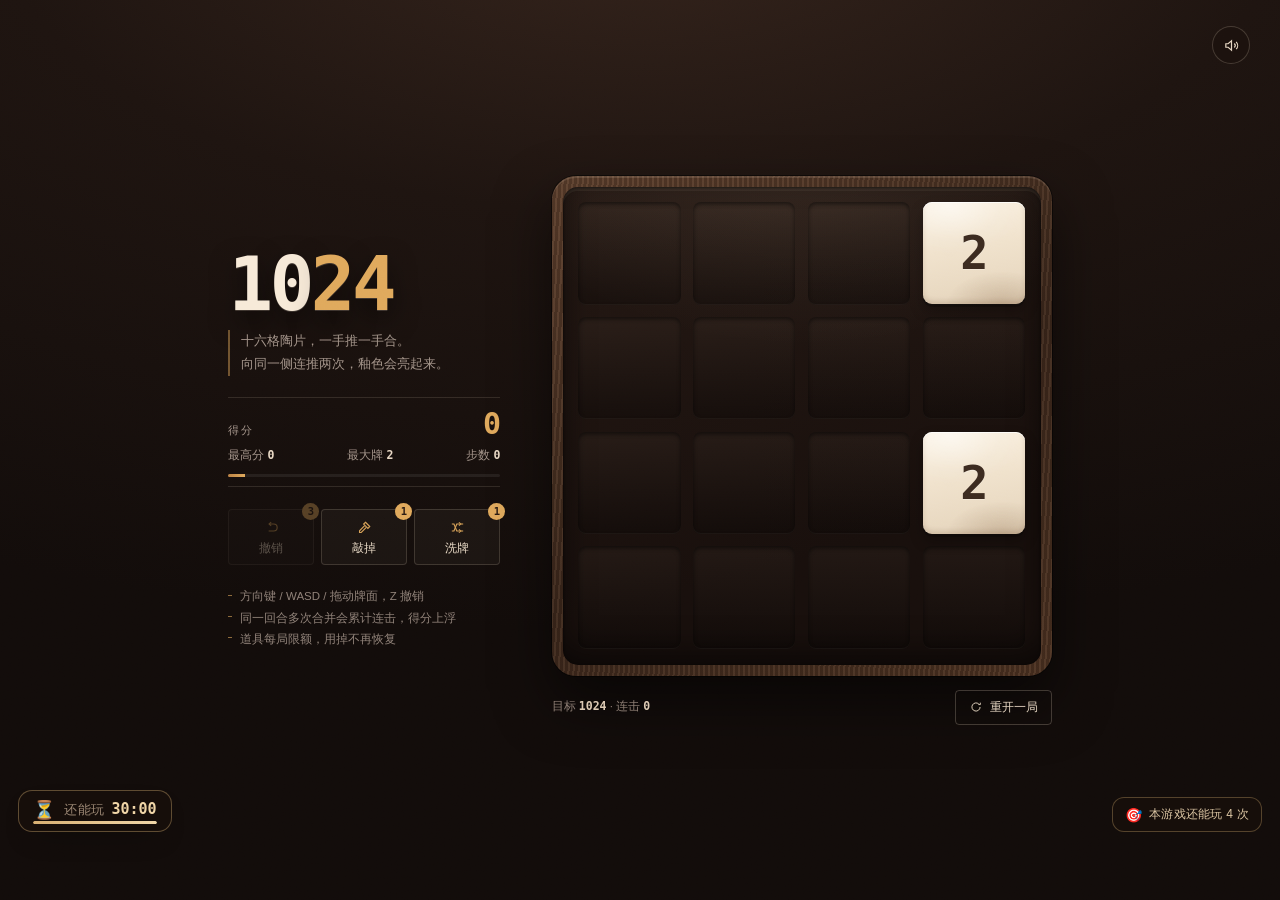
==== 1024/1024.html @ 2a926e54 "feat: 钢铁防线支持四排布防（投放位 3→4）并上调重甲兵/加特林伤害；补齐英语、赛车、1024 等游戏与 doc 文档、封面" ====
<!DOCTYPE html>
<html lang="zh-CN">
<head>
<meta charset="utf-8">
<meta name="viewport" content="width=device-width, initial-scale=1">
<title>1024 · 陶片牌局</title>
<link rel="icon" href="data:image/svg+xml,%3Csvg xmlns='http://www.w3.org/2000/svg' viewBox='0 0 32 32'%3E%3Crect width='32' height='32' rx='7' fill='%23241a15'/%3E%3Crect x='5' y='5' width='22' height='22' rx='5' fill='%23e7bd6f'/%3E%3Ctext x='16' y='22' font-family='monospace' font-size='13' font-weight='bold' fill='%233b2a21' text-anchor='middle'%3E1024%3C/text%3E%3C/svg%3E">
<style>
/* ===== 基础 ===== */
*{box-sizing:border-box}
:root{
  --ink:#f2e5d3;
  --ink-dim:#a3948a;
  --gold:#e0a95c;
  --line:rgba(240,222,198,.13);
  --tile-ink:#3c2b20;
  --board-size:min(62vh,500px);
  --num:ui-monospace,"SF Mono",Menlo,Consolas,"PingFang SC",monospace;
  --sans:"PingFang SC","Helvetica Neue","Microsoft YaHei",Arial,sans-serif;
}
html,body{margin:0;padding:0}
body{
  min-height:100vh;
  background:
    radial-gradient(120% 80% at 50% -10%, #35241c 0%, #1e1410 42%, #120c0a 100%);
  color:var(--ink);
  font-family:var(--sans);
  -webkit-font-smoothing:antialiased;
  overflow-x:hidden;
}
/* 印刷颗粒 */
body::after{
  content:"";position:fixed;inset:0;z-index:9;pointer-events:none;opacity:.06;mix-blend-mode:overlay;
  background-image:url("data:image/svg+xml,%3Csvg xmlns='http://www.w3.org/2000/svg' width='180' height='180'%3E%3Cfilter id='n'%3E%3CfeTurbulence type='fractalNoise' baseFrequency='.85' numOctaves='3' stitchTiles='stitch'/%3E%3C/filter%3E%3Crect width='180' height='180' filter='url(%23n)'/%3E%3C/svg%3E");
}
.shell{
  position:relative;z-index:2;
  min-height:100vh;
  display:flex;align-items:center;justify-content:center;
  gap:clamp(26px,4vw,64px);
  padding:clamp(22px,4vh,54px) clamp(18px,4vw,56px);
}
/* ===== 左栏 ===== */
.rail{width:clamp(210px,22vw,272px);display:flex;flex-direction:column;gap:clamp(16px,2.4vh,26px);flex:0 0 auto}
.brand-mark{
  font-family:var(--num);font-weight:800;font-size:clamp(46px,6.4vw,74px);
  line-height:.92;letter-spacing:-.045em;
  font-variation-settings:"wdth" 92;
  color:#f7ead8;
  text-shadow:0 1px 0 rgba(255,236,214,.18), 0 10px 26px rgba(0,0,0,.5);
}
.brand-mark em{font-style:normal;color:var(--gold)}
.brand-sub{
  margin:12px 0 0;font-size:13px;line-height:1.75;color:var(--ink-dim);
  max-width:24em;
  border-left:2px solid rgba(224,169,92,.45);padding-left:11px;
}
.stats{border-top:1px solid var(--line);border-bottom:1px solid var(--line);padding:11px 0 9px;display:flex;flex-direction:column;gap:9px}
.stat-main{display:flex;align-items:baseline;justify-content:space-between;gap:10px}
.stat-main .label{font-size:11px;letter-spacing:.18em;color:var(--ink-dim)}
.stat-main .val{
  font-family:var(--num);font-weight:700;font-size:30px;line-height:1;
  color:var(--gold);font-variant-numeric:tabular-nums;letter-spacing:-.02em;
  transition:color .2s;
}
.stat-row{display:flex;justify-content:space-between;gap:8px;font-size:11.5px;color:var(--ink-dim)}
.stat-row b{font-family:var(--num);color:#e8d8c4;font-variant-numeric:tabular-nums;font-weight:600}
.progress{height:3px;background:rgba(255,255,255,.07);border-radius:2px;overflow:hidden;margin-top:2px}
.progress i{display:block;height:100%;width:5%;background:linear-gradient(90deg,#b47a3f,var(--gold));transition:width .5s cubic-bezier(.22,1,.36,1)}

.powers{display:grid;grid-template-columns:1fr 1fr 1fr;gap:7px}
.power{
  appearance:none;cursor:pointer;position:relative;
  display:flex;flex-direction:column;align-items:center;gap:5px;
  padding:9px 4px 8px;
  background:rgba(255,238,216,.035);
  border:1px solid rgba(240,222,198,.16);
  border-radius:4px;
  color:#e9dac6;font-family:var(--sans);font-size:11.5px;
  transition:background .16s,border-color .16s,transform .12s,opacity .2s;
}
.power svg{width:17px;height:17px;stroke:var(--gold);stroke-width:1.6;fill:none;opacity:.95}
.power:hover:not(:disabled){background:rgba(224,169,92,.12);border-color:rgba(224,169,92,.5)}
.power:active:not(:disabled){transform:translateY(1px) scale(.985)}
.power:disabled{opacity:.32;cursor:default}
.power .cnt{
  position:absolute;top:-7px;right:-6px;
  min-width:17px;height:17px;padding:0 4px;
  display:grid;place-items:center;
  font-family:var(--num);font-size:10.5px;font-weight:700;
  color:#2a1c14;background:var(--gold);border-radius:9px;
}
.power.on{background:rgba(224,169,92,.22);border-color:var(--gold);box-shadow:inset 0 0 0 1px rgba(224,169,92,.5)}
.tips{font-size:11.5px;line-height:1.85;color:#8f8178;margin:0;padding:0;list-style:none}
.tips li{position:relative;padding-left:12px}
.tips li::before{content:"";position:absolute;left:0;top:.72em;width:4px;height:1px;background:rgba(224,169,92,.6)}

/* ===== 舞台 ===== */
.stage{position:relative;display:flex;flex-direction:column;gap:14px;align-items:center;flex:0 1 auto}
.board-wrap{
  width:var(--board-size);
  padding:11px;
  border-radius:24px;
  background:
    repeating-linear-gradient(94deg, rgba(255,226,196,.05) 0 2px, rgba(0,0,0,.12) 2px 5px),
    linear-gradient(150deg,#5a3d2b,#3a261a 55%,#4a3020);
  box-shadow:0 26px 56px rgba(0,0,0,.55), 0 2px 0 rgba(255,228,200,.12) inset, 0 0 0 1px rgba(0,0,0,.5);
}
.board-wrap.shake{animation:shake .3s cubic-bezier(.36,.07,.19,.97) both}
@keyframes shake{
  0%,100%{transform:translate(0,0) rotate(0)}
  20%{transform:translate(4px,-3px) rotate(-.4deg)}
  45%{transform:translate(-4px,2px) rotate(.35deg)}
  70%{transform:translate(3px,2px) rotate(-.2deg)}
  88%{transform:translate(-2px,-1px) rotate(0)}
}
.board{
  position:relative;width:100%;aspect-ratio:1/1;
  border-radius:15px;overflow:hidden;
  background:
    radial-gradient(110% 70% at 50% -10%, rgba(255,222,186,.09), transparent 62%),
    linear-gradient(165deg,#241813,#180f0c 72%);
  box-shadow:inset 0 4px 0 rgba(255,228,200,.06), inset 0 -14px 30px rgba(0,0,0,.55), inset 0 1px 3px rgba(0,0,0,.7);
  touch-action:none;
  user-select:none;-webkit-user-select:none;
}
.cells{
  position:absolute;inset:0;
  display:grid;grid-template-columns:repeat(4,1fr);grid-template-rows:repeat(4,1fr);
  gap:var(--gap,12px);padding:var(--pad,14px);
  pointer-events:none;
}
.cell{
  border-radius:8px;
  background:linear-gradient(180deg, rgba(255,220,186,.045), rgba(0,0,0,.26));
  box-shadow:inset 0 2px 4px rgba(0,0,0,.55), inset 0 -1px 0 rgba(255,232,206,.05);
}
.tiles{position:absolute;inset:0}
.fx{position:absolute;inset:0;pointer-events:none;overflow:hidden}

/* 牌片 */
.tile{
  position:absolute;
  width:var(--cell,110px);height:var(--cell,110px);
  left:calc(var(--pad,14px) + var(--c,0) * (var(--cell,110px) + var(--gap,12px)));
  top:calc(var(--pad,14px) + var(--r,0) * (var(--cell,110px) + var(--gap,12px)));
  display:flex;align-items:center;justify-content:center;
  border-radius:9px;
  color:var(--tile-ink);
  font-family:var(--num);
  font-weight:700;font-variant-numeric:tabular-nums;
  letter-spacing:-.02em;
  will-change:left,top,transform;
  transition:left .135s cubic-bezier(.22,1,.36,1), top .135s cubic-bezier(.22,1,.36,1);
  box-shadow:
    inset 0 1px 0 rgba(255,255,255,.8),
    inset 0 -3px 5px rgba(126,96,68,.22),
    0 3px 0 rgba(0,0,0,.22),
    0 7px 14px rgba(0,0,0,.28);
  animation:tileIn .18s cubic-bezier(.22,1,.36,1) both;
  cursor:default;
}
.tile .num{display:block;transform:translateY(-1px);position:relative;z-index:2;text-shadow:0 1px 0 rgba(255,255,255,.3)}
.tile::after{
  content:"";position:absolute;inset:0;border-radius:inherit;z-index:1;pointer-events:none;
  background:
    radial-gradient(120% 78% at 26% 4%, rgba(255,255,255,.5), rgba(255,255,255,.08) 40%, transparent 64%),
    radial-gradient(90% 55% at 78% 102%, rgba(110,72,38,.24), transparent 62%);
}
.tile[data-v="1024"] .num,.tile[data-v="2048"] .num{text-shadow:0 1px 3px rgba(0,0,0,.45)}
.tile[data-v="1024"]::after,.tile[data-v="2048"]::after{
  background:radial-gradient(120% 78% at 26% 4%, rgba(255,240,205,.3), rgba(255,255,255,.04) 40%, transparent 64%);
}
@keyframes tileIn{
  0%{transform:scale(.55);opacity:0}
  60%{opacity:1}
  100%{transform:scale(1);opacity:1}
}
.tile[data-v="2"]{background:linear-gradient(170deg,#fbf2e3,#f0e2cc 46%,#e4d3ba)}
.tile[data-v="4"]{background:linear-gradient(170deg,#fbeedb,#efdcbe 46%,#e0c9a4)}
.tile[data-v="8"]{background:linear-gradient(170deg,#fbe6c2,#eed198 46%,#dcb97c)}
.tile[data-v="16"]{background:linear-gradient(170deg,#fbe0ab,#e9c47a 46%,#d4a85a);color:#3c2a18}
.tile[data-v="32"]{background:linear-gradient(170deg,#f8d492,#e0ab5c 46%,#c88d3f);color:#39260f}
.tile[data-v="64"]{background:linear-gradient(170deg,#f4c077,#d98f42 46%,#bf7229);color:#33200c}
.tile[data-v="128"]{background:linear-gradient(170deg,#eeae66,#cb7738 46%,#b45f28);color:#fff3e1}
.tile[data-v="256"]{background:linear-gradient(170deg,#e69655,#b8592f 46%,#9c4425);color:#fff4e5}
.tile[data-v="512"]{background:linear-gradient(170deg,#dc7c47,#a44b2c 46%,#8a3822);color:#fff5e7}
.tile[data-v="1024"]{
  background:linear-gradient(170deg,#3d7561,#2a5a4a 46%,#1d4238);color:#f8ebc9;
  box-shadow:inset 0 1px 0 rgba(255,236,190,.5), inset 0 0 0 1px rgba(240,196,116,.55),
    0 3px 0 rgba(0,0,0,.3), 0 10px 22px rgba(0,0,0,.4), 0 0 26px rgba(224,169,92,.22);
}
.tile[data-v="2048"]{
  background:linear-gradient(170deg,#2f5c4d,#1d4036 46%,#132b25);color:#ffdf9f;
  box-shadow:inset 0 1px 0 rgba(255,236,190,.45), inset 0 0 0 1px rgba(240,196,116,.45),
    0 3px 0 rgba(0,0,0,.3), 0 10px 22px rgba(0,0,0,.4), 0 0 34px rgba(224,169,92,.28);
}
.tile.pop{animation:pop .24s cubic-bezier(.34,1.5,.64,1) both}
@keyframes pop{
  0%{transform:scale(1)}
  40%{transform:scale(1.15)}
  70%{transform:scale(.985)}
  100%{transform:scale(1)}
}
.tile.pick{cursor:crosshair;outline:2px solid var(--gold);outline-offset:-3px}
.tile.dying{animation:dieOut .26s ease-out both;pointer-events:none}
@keyframes dieOut{
  0%{transform:scale(1);opacity:1}
  45%{transform:scale(1.14) rotate(4deg);opacity:.9}
  100%{transform:scale(.25) rotate(22deg);opacity:0}
}

/* 特效层 */
.shard{
  position:absolute;width:7px;height:7px;border-radius:2px;
  transform:translate(-50%,-50%);
  animation:shard .62s cubic-bezier(.18,.72,.3,1) forwards;
}
@keyframes shard{
  0%{transform:translate(-50%,-50%) rotate(0) scale(1);opacity:1}
  100%{transform:translate(calc(-50% + var(--tx)),calc(-50% + var(--ty))) rotate(var(--rot)) scale(.25);opacity:0}
}
.float{
  position:absolute;transform:translate(-50%,0);
  font-family:var(--num);font-weight:700;font-size:15px;
  color:#ffe2ac;-webkit-text-stroke:.5px rgba(30,16,6,.55);
  text-shadow:0 1px 0 rgba(0,0,0,.5), 0 3px 10px rgba(0,0,0,.85);
  pointer-events:none;white-space:nowrap;
  animation:floatUp .85s cubic-bezier(.2,.8,.3,1) forwards;
}
@keyframes floatUp{
  0%{opacity:0;transform:translate(-50%,4px) scale(.85)}
  25%{opacity:1;transform:translate(-50%,-8px) scale(1.02)}
  100%{opacity:0;transform:translate(-50%,-48px) scale(1)}
}
.combo-tag{
  position:absolute;left:50%;top:7px;transform:translateX(-50%);
  padding:4px 12px 5px;border-radius:3px;
  font-family:var(--num);font-weight:700;font-size:13px;letter-spacing:.04em;
  color:#2a1a0e;background:linear-gradient(100deg,#f0c07a,#e0a95c);
  box-shadow:0 6px 18px rgba(0,0,0,.45);
  pointer-events:none;animation:comboIn .55s cubic-bezier(.22,1,.36,1) forwards;
}
@keyframes comboIn{
  0%{opacity:0;transform:translateX(-50%) translateY(8px) scale(.8)}
  30%{opacity:1;transform:translateX(-50%) translateY(0) scale(1.06)}
  60%{transform:translateX(-50%) scale(1)}
  100%{opacity:0;transform:translateX(-50%) translateY(-14px) scale(1)}
}
.ring{
  position:absolute;border-radius:50%;
  border:1px solid rgba(224,169,92,.75);
  transform:translate(-50%,-50%);
  animation:ring .5s ease-out forwards;pointer-events:none;
}
@keyframes ring{
  0%{width:10%;height:10%;opacity:.9}
  100%{width:74%;height:74%;opacity:0}
}

/* 终局：只做轻微压暗，牌面保持完整可见 */
.overlay{
  position:absolute;inset:0;z-index:4;pointer-events:none;
  border-radius:14px;
  background:
    radial-gradient(115% 86% at 50% 44%, rgba(10,7,5,0) 40%, rgba(10,7,5,.4) 100%),
    linear-gradient(180deg, rgba(10,7,5,.06), rgba(10,7,5,.24));
  box-shadow:inset 0 0 0 1px rgba(224,169,92,.38), inset 0 0 34px rgba(0,0,0,.28);
  opacity:0;transition:opacity .42s ease;
}
.overlay.on{opacity:1}

/* 战果条：挂在棋盘外侧下方，不压住任何一块牌 */
.result{
  position:absolute;left:calc(50% - var(--board-size)/2);width:var(--board-size);
  top:calc(100% - 38px);z-index:6;
  display:flex;align-items:center;justify-content:space-between;gap:14px;
  padding:13px 14px;border-radius:5px;
  background:linear-gradient(180deg,#231812,#150e0a);
  border:1px solid rgba(240,222,198,.2);
  box-shadow:0 22px 46px rgba(0,0,0,.6), inset 0 1px 0 rgba(255,236,210,.12);
  opacity:0;transform:translateY(-8px);pointer-events:none;
  transition:opacity .28s ease,transform .38s cubic-bezier(.22,1,.36,1);
}
.result.on{opacity:1;transform:translateY(0);pointer-events:auto}
.result::before{content:"";position:absolute;left:14px;right:14px;top:0;height:1px;background:linear-gradient(90deg,transparent,rgba(224,169,92,.65),transparent)}
.r-kicker{display:block;font-size:10.5px;letter-spacing:.14em;color:rgba(224,169,92,.85);margin-bottom:4px}
.r-score{font-family:var(--num);font-weight:800;font-size:31px;line-height:1;color:var(--gold);font-variant-numeric:tabular-nums;letter-spacing:-.02em}
.r-score span{font-family:var(--sans);font-size:11px;font-weight:400;color:#a3948a;margin-left:5px;letter-spacing:0}
.r-meta{margin-top:6px;font-size:11px;color:#94857a;line-height:1.5}
.r-meta b{color:#e2d2bf;font-family:var(--num);font-weight:600}
.r-actions{display:flex;gap:7px;flex-wrap:wrap;justify-content:flex-end}
.r-actions .btn{
  appearance:none;cursor:pointer;font-family:var(--sans);font-size:12.5px;
  padding:9px 14px;border-radius:4px;
  color:#f2e5d3;background:rgba(255,238,216,.06);
  border:1px solid rgba(240,222,198,.25);
  transition:background .16s,border-color .16s,transform .12s,color .16s;
}
.r-actions .btn:hover{background:rgba(255,238,216,.13);border-color:rgba(240,222,198,.5)}
.r-actions .btn:active{transform:translateY(1px)}
.r-actions .btn.primary{color:#2a1a0e;background:linear-gradient(100deg,#f2c684,#dfa256);border-color:#f2c684;font-weight:500}
.r-actions .btn.primary:hover{background:linear-gradient(100deg,#f8d29a,#e8ae63)}
.stage.finished .under{opacity:0;pointer-events:none}
/* 棋盘下方 */
.under{width:var(--board-size);display:flex;align-items:center;justify-content:space-between;gap:12px}
.under .meta{font-size:11.5px;color:#8c7d73;line-height:1.5}
.under .meta b{color:#dcc9b3;font-family:var(--num);font-weight:600}
.ghost{
  appearance:none;cursor:pointer;display:inline-flex;align-items:center;gap:7px;
  padding:8px 13px;border-radius:4px;
  background:transparent;border:1px solid rgba(240,222,198,.22);
  color:#e5d5c1;font-family:var(--sans);font-size:12px;
  transition:border-color .16s,background .16s;
}
.ghost:hover{border-color:rgba(224,169,92,.6);background:rgba(224,169,92,.08)}
.ghost svg{width:14px;height:14px;stroke:currentColor;stroke-width:1.6;fill:none}

/* 静音按钮 */
.mute{
  position:fixed;right:clamp(14px,2.5vw,30px);top:clamp(14px,2.5vw,26px);z-index:20;
  width:38px;height:38px;border-radius:50%;
  display:grid;place-items:center;
  background:rgba(28,19,15,.72);border:1px solid rgba(240,222,198,.2);
  color:#e8d8c4;cursor:pointer;
  transition:border-color .16s,color .16s,background .16s;
}
.mute:hover{border-color:rgba(224,169,92,.6);color:var(--gold)}
.mute svg{width:17px;height:17px;stroke:currentColor;stroke-width:1.7;fill:none}
.mute .off-mark{display:none}
.mute[aria-checked="false"] .off-mark{display:block}
.mute[aria-checked="false"] .wave-mark{display:none}
:focus-visible{outline:2px solid var(--gold);outline-offset:2px}

/* ===== 自适应 ===== */
@media (max-width:860px){
  .shell{flex-direction:column;gap:13px;padding:16px 14px 26px;justify-content:flex-start;min-height:auto}
  .rail{display:contents}
  .brand{order:1;width:min(88vw,460px);margin:0 auto;display:flex;align-items:baseline;gap:12px;flex-wrap:wrap}
  .brand-mark{font-size:38px;line-height:1}
  .brand-sub{margin:0;font-size:11.5px;line-height:1.6;max-width:19em;padding-left:0;border-left:0;color:#9a8b80}
  .stats{
    order:2;width:min(88vw,460px);margin:0 auto;
    display:grid;grid-template-columns:auto auto 1fr;align-items:baseline;gap:6px 10px;
    padding:8px 0 7px;border-top:0;
  }
  .stat-main{grid-column:1/3;display:flex;justify-content:flex-start;gap:7px}
  .stat-main .label{font-size:10.5px}
  .stat-main .val{font-size:25px}
  .stat-row{grid-column:3;display:flex;justify-content:flex-end;gap:9px;font-size:10.5px}
  .progress{grid-column:1/4;margin-top:2px}
  .stage{order:3;width:100%}
  .powers{order:4;width:var(--board-size);margin:0 auto}
  .tips{order:5;display:block;width:var(--board-size);margin:0 auto;font-size:10.5px;line-height:1.7;color:#8a7c73}
  .tips li:nth-child(3){display:none}
  :root{--board-size:min(88vw,460px)}
  .under{width:var(--board-size)}
  .board-wrap{padding:9px;border-radius:20px}
  .result{
    position:static;left:auto;top:auto;width:var(--board-size);margin:10px auto 0;
    display:none;flex-direction:column;align-items:stretch;gap:11px;
  }
  .result.on{display:flex;transform:none}
  .stage.finished .under{display:none}
  .r-actions{justify-content:flex-start}
  .r-score{font-size:26px}
  .r-meta{font-size:10.5px}
}
@media (prefers-reduced-motion:reduce){
  .tile,.board-wrap,.overlay,.progress i{transition-duration:.01ms!important;animation-duration:.01ms!important}
  .tile{animation:none}
  .shard,.float,.ring,.combo-tag{display:none}
}
</style>
<link rel="stylesheet" href="../limit/limit.css">
<link rel="stylesheet" href="../playclock/playclock.css">
</head>
<body>
<button class="mute" id="mute" role="switch" aria-checked="true" aria-label="音效开关" title="音效开关">
  <svg viewBox="0 0 24 24" aria-hidden="true">
    <path d="M4 9.5h3.2L12 5.5v13l-4.8-4H4z"/>
    <path class="wave-mark" d="M16 9.2a4 4 0 0 1 0 5.6M18.6 6.8a7.6 7.6 0 0 1 0 10.4"/>
    <path class="off-mark" d="M16.4 9.6l4 4.8M20.4 9.6l-4 4.8"/>
  </svg>
</button>

<div class="shell">
  <!-- ===== 左栏：题名与状态 ===== -->
  <aside class="rail">
    <div class="brand">
      <div class="brand-mark">10<em>24</em></div>
      <p class="brand-sub">十六格陶片，一手推一手合。<br>向同一侧连推两次，釉色会亮起来。</p>
    </div>

    <div class="stats">
      <div class="stat-main">
        <span class="label">得分</span>
        <span class="val" id="score">0</span>
      </div>
      <div class="stat-row">
        <span>最高分 <b id="best">0</b></span>
        <span>最大牌 <b id="maxTile">2</b></span>
        <span>步数 <b id="moves">0</b></span>
      </div>
      <div class="progress"><i id="bar"></i></div>
    </div>

    <div class="powers">
      <button class="power" id="p-undo" title="撤销上一步（Z）">
        <svg viewBox="0 0 24 24" aria-hidden="true"><path d="M9 7H15a5 5 0 0 1 0 10H8"/><path d="M11.5 4.5L8.6 7l2.9 2.5"/></svg>
        <span>撤销</span><span class="cnt" id="n-undo">3</span>
      </button>
      <button class="power" id="p-hammer" title="敲掉任意一块陶片（点牌片）">
        <svg viewBox="0 0 24 24" aria-hidden="true"><path d="M13.4 4.6l6 6-2.6 2.6-6-6z"/><path d="M12.2 9.4L5 16.6V19h2.4l7.2-7.2"/></svg>
        <span>敲掉</span><span class="cnt" id="n-hammer">1</span>
      </button>
      <button class="power" id="p-shuffle" title="重新排布现有陶片">
        <svg viewBox="0 0 24 24" aria-hidden="true"><path d="M4 7h3l4 10h3"/><path d="M4 17h3l4-10h3"/><path d="M14 4.8l2.6 2.2-2.6 2.2M14 14.8l2.6 2.2-2.6 2.2"/><path d="M17 7h3M17 17h3"/></svg>
        <span>洗牌</span><span class="cnt" id="n-shuffle">1</span>
      </button>
    </div>

    <ul class="tips">
      <li>方向键 / WASD / 拖动牌面，Z 撤销</li>
      <li>同一回合多次合并会累计连击，得分上浮</li>
      <li>道具每局限额，用掉不再恢复</li>
    </ul>
  </aside>

  <!-- ===== 舞台：棋盘 ===== -->
  <main class="stage">
    <div class="board-wrap" id="wrap">
      <div class="board" id="board">
        <div class="cells" id="cells" aria-hidden="true"></div>
        <div class="tiles" id="tiles"></div>
        <div class="fx" id="fx" aria-hidden="true"></div>
        <div class="overlay" id="overlay" aria-hidden="true"></div>
      </div>
    </div>

    <div class="under" id="under">
      <span class="meta">目标 <b>1024</b> · 连击 <b id="combo">0</b></span>
      <button class="ghost" id="restart">
        <svg viewBox="0 0 24 24" aria-hidden="true"><path d="M19 12a7 7 0 1 1-2.2-5.1"/><path d="M19.4 4.6v3.2h-3.2"/></svg>
        重开一局
      </button>
    </div>

    <div class="result" id="result" role="status">
      <div>
        <span class="r-kicker" id="r-kicker">终局</span>
        <div class="r-score"><b id="r-score">0</b><span>分</span></div>
        <div class="r-meta" id="r-meta"></div>
      </div>
      <div class="r-actions" id="r-actions"></div>
    </div>
  </main>
</div>

<script>
(function(){
  "use strict";
  const S = 4, GOAL = 1024;
  const boardEl = document.getElementById('board');
  const tilesEl = document.getElementById('tiles');
  const fxEl    = document.getElementById('fx');
  const wrapEl  = document.getElementById('wrap');
  const cellsEl = document.getElementById('cells');
  const RM = window.matchMedia('(prefers-reduced-motion: reduce)').matches;

  const TILE_COLORS = {
    2:'#efe1cb',4:'#e9d6b8',8:'#e7c98e',16:'#e2b96f',32:'#d79f52',
    64:'#cf8740',128:'#c46f36',256:'#ad5530',512:'#97402c',1024:'#396e5c',2048:'#27503f'
  };
  const colorOf = v => TILE_COLORS[v] || '#2f5c4d';

  /* ===================== 音效（Web Audio 现场合成） ===================== */
  const Sound = (function(){
    let ctx = null, master = null, noiseBuf = null;
    let muted = localStorage.getItem('t1024-mute') === '1';
    function ensure(){
      if(ctx) return;
      const AC = window.AudioContext || window.webkitAudioContext;
      if(!AC) return;
      ctx = new AC();
      master = ctx.createGain();
      master.gain.value = muted ? 0 : 0.32;
      master.connect(ctx.destination);
      const len = Math.floor(ctx.sampleRate * 0.6);
      noiseBuf = ctx.createBuffer(1, len, ctx.sampleRate);
      const ch = noiseBuf.getChannelData(0);
      for(let i=0;i<len;i++) ch[i] = Math.random()*2-1;
    }
    function gate(){ ensure(); if(!ctx) return false; if(ctx.state === 'suspended') ctx.resume(); return !muted; }
    function burst(t, dur, f1, f2, q, vol){
      const src = ctx.createBufferSource(); src.buffer = noiseBuf;
      const bp = ctx.createBiquadFilter(); bp.type = 'bandpass'; bp.Q.value = q;
      bp.frequency.setValueAtTime(f1, t); bp.frequency.exponentialRampToValueAtTime(f2, t+dur);
      const g = ctx.createGain();
      g.gain.setValueAtTime(0.0001, t);
      g.gain.exponentialRampToValueAtTime(vol, t + Math.min(0.012, dur*0.4));
      g.gain.exponentialRampToValueAtTime(0.0001, t+dur);
      src.connect(bp).connect(g).connect(master);
      src.start(t); src.stop(t+dur+0.02);
    }
    function tone(t, freq, dur, vol, type){
      const o = ctx.createOscillator(); o.type = type || 'triangle';
      const g = ctx.createGain();
      g.gain.setValueAtTime(0.0001, t);
      g.gain.exponentialRampToValueAtTime(vol, t+0.008);
      g.gain.exponentialRampToValueAtTime(0.0001, t+dur);
      o.frequency.setValueAtTime(freq, t);
      o.connect(g).connect(master);
      o.start(t); o.stop(t+dur+0.02);
    }
    return {
      isMuted(){ return muted; },
      setMuted(m){
        muted = m; localStorage.setItem('t1024-mute', m ? '1' : '0');
        if(ctx && master){
          const t = ctx.currentTime;
          master.gain.cancelScheduledValues(t);
          master.gain.linearRampToValueAtTime(m ? 0 : 0.32, t + 0.06);
        }
      },
      play(kind, lvl){
        if(!gate()) return;
        const t = ctx.currentTime;
        switch(kind){
          case 'move':
            burst(t, 0.13, 760, 240, 1.1, 0.10);
            break;
          case 'invalid':
            burst(t, 0.11, 260, 120, 1.4, 0.06);
            tone(t, 92, 0.13, 0.05, 'sine');
            break;
          case 'spawn':
            burst(t, 0.045, 3400, 2100, 3.2, 0.035);
            break;
          case 'merge': {
            const n = Math.max(0, (lvl||1) - 1);           // 0 → 2, 1 → 4 …
            const base = 232 + n * 34;
            tone(t, base, 0.19, 0.11, 'triangle');
            tone(t, base * 2.02, 0.13, 0.035, 'sine');
            burst(t, 0.05, 2600 + n*80, 1500, 5.5, 0.055);
            if(n >= 4){                                     // 32 以上加一声木鱼般的低频
              tone(t+0.02, base * 0.5, 0.3, 0.05, 'sine');
            }
            break;
          }
          case 'combo':
            tone(t, 720, 0.12, 0.06, 'sine');
            tone(t+0.09, 940, 0.14, 0.055, 'sine');
            break;
          case 'power':
            burst(t, 0.15, 900, 380, 1.6, 0.07);
            tone(t+0.02, 420, 0.2, 0.06, 'sine');
            break;
          case 'win':
            [523, 659, 784, 988, 1319].forEach((f,i)=>{
              tone(t + i*0.085, f, 0.32, 0.07, 'triangle');
            });
            break;
          case 'lose':
            [262, 220, 175, 131].forEach((f,i)=>{
              tone(t + i*0.11, f, 0.3, 0.06, 'sine');
            });
            break;
        }
      }
    };
  })();

  /* ===================== 几何 ===================== */
  let CELL = 100;
  function layout(){
    const W = boardEl.clientWidth;
    const pad = Math.max(9, W * 0.033);
    const gap = Math.max(7, W * 0.026);
    const cell = (W - 2*pad - 3*gap) / 4;
    CELL = cell;
    boardEl.style.setProperty('--pad', pad + 'px');
    boardEl.style.setProperty('--gap', gap + 'px');
    boardEl.style.setProperty('--cell', cell + 'px');
    tiles.forEach(t => sizeTile(t));
  }
  function sizeTile(t){
    if(!t.el) return;
    const v = t.v;
    const k = v < 10 ? 0.46 : v < 100 ? 0.40 : v < 1000 ? 0.315 : 0.285;
    t.num.style.fontSize = Math.round(CELL * k) + 'px';
  }
  function centerOf(r, c){
    const pad = parseFloat(boardEl.style.getPropertyValue('--pad')) || 0;
    const gap = parseFloat(boardEl.style.getPropertyValue('--gap')) || 0;
    return { x: pad + c*(CELL+gap) + CELL/2, y: pad + r*(CELL+gap) + CELL/2 };
  }

  /* ===================== 状态 ===================== */
  let tiles = [], idc = 1;
  let score = 0, best = Number(localStorage.getItem('t1024-best') || 0);
  let moves = 0, combo = 0, maxTile = 2;
  let over = false, won = false, keepGoing = false, locked = false, queued = null;
  let broke = false, counted = false;   // 全站休息中 / 本局是否已记入「玩满 4 次」

  // 全站强制休息：休息期间不接受任何操作
  document.addEventListener('playclock:breakstart', () => { broke = true; });
  document.addEventListener('playclock:breakend',  () => { broke = false; });

  // 一局真正走完（达成或推不动）才计一次，接着冲 2048 不重复计
  function countOnce(){
    if(counted) return;
    counted = true;
    if(window.GameLimit) window.GameLimit.count('1024');
  }
  let history = null, hammer = false;
  const powers = { undo:3, hammer:1, shuffle:1 };

  const $ = id => document.getElementById(id);
  const scoreEl = $('score'), bestEl = $('best'), maxEl = $('maxTile'), movesEl = $('moves'),
        barEl = $('bar'), comboEl = $('combo');

  function occupancy(){
    const g = Array.from({length:S}, () => Array(S).fill(null));
    for(const t of tiles){ if(!t.dead) g[t.r][t.c] = t; }
    return g;
  }

  /* ===================== 渲染 ===================== */
  function createEl(t){
    const el = document.createElement('div');
    el.className = 'tile';
    el.dataset.v = t.v;
    const num = document.createElement('span');
    num.className = 'num';
    num.textContent = t.v;
    el.appendChild(num);
    el.style.setProperty('--r', t.r);
    el.style.setProperty('--c', t.c);
    t.el = el; t.num = num;
    tilesEl.appendChild(el);
    sizeTile(t);
  }
  function place(t){
    if(!t.el) return;
    t.el.style.setProperty('--r', t.r);
    t.el.style.setProperty('--c', t.c);
  }
  function repaint(t){
    t.el.dataset.v = t.v;
    t.num.textContent = t.v;
    sizeTile(t);
  }
  function addTile(v, r, c){
    const t = { id: idc++, v, r, c, dead:false };
    tiles.push(t);
    createEl(t);
    return t;
  }
  function emptyCells(){
    const g = occupancy(), out = [];
    for(let r=0;r<S;r++) for(let c=0;c<S;c++) if(!g[r][c]) out.push([r,c]);
    return out;
  }
  function addRandom(announce){
    const cells = emptyCells();
    if(!cells.length) return null;
    const [r,c] = cells[Math.floor(Math.random()*cells.length)];
    const v = Math.random() < 0.9 ? 2 : 4;
    const t = addTile(v, r, c);
    if(announce){ t.el.classList.add('pop'); Sound.play('spawn'); }
    return t;
  }

  /* ===================== 特效 ===================== */
  function shake(){
    if(RM) return;
    wrapEl.classList.remove('shake');
    void wrapEl.offsetWidth;
    wrapEl.classList.add('shake');
    setTimeout(() => wrapEl.classList.remove('shake'), 340);
  }
  function burst(r, c, v){
    if(RM) return;
    const {x, y} = centerOf(r, c);
    const base = colorOf(v);
    const n = v >= 128 ? 9 : 6;
    for(let i=0;i<n;i++){
      const s = document.createElement('div');
      s.className = 'shard';
      const ang = (Math.PI*2*i)/n + Math.random()*0.6;
      const dist = CELL*0.28 + Math.random()*CELL*0.32;
      s.style.setProperty('--tx', Math.cos(ang)*dist + 'px');
      s.style.setProperty('--ty', Math.sin(ang)*dist + 'px');
      s.style.setProperty('--rot', (Math.random()*220-110) + 'deg');
      s.style.left = x + 'px';
      s.style.top = y + 'px';
      const size = Math.max(4, CELL * (0.045 + Math.random()*0.04));
      s.style.width = s.style.height = size + 'px';
      s.style.background = base;
      s.style.boxShadow = '0 0 12px rgba(0,0,0,.35)';
      const life = 560 + Math.random()*160;
      s.style.animationDuration = life + 'ms';
      fxEl.appendChild(s);
      setTimeout(() => s.remove(), life + 60);
    }
    if(v >= 128){
      const ring = document.createElement('div');
      ring.className = 'ring';
      ring.style.left = x + 'px'; ring.style.top = y + 'px';
      fxEl.appendChild(ring);
      setTimeout(() => ring.remove(), 560);
    }
  }
  function floatText(r, c, text){
    if(RM) return;
    const {x, y} = centerOf(r, c);
    const el = document.createElement('div');
    el.className = 'float';
    el.textContent = text;
    el.style.left = x + 'px';
    el.style.top = (y - CELL*0.58) + 'px';
    fxEl.appendChild(el);
    setTimeout(() => el.remove(), 900);
  }
  function comboTag(text){
    if(RM) return;
    const el = document.createElement('div');
    el.className = 'combo-tag';
    el.textContent = text;
    fxEl.appendChild(el);
    setTimeout(() => el.remove(), 600);
  }

  /* ===================== 计分与 HUD ===================== */
  function updateHUD(){
    scoreEl.textContent = score.toLocaleString();
    bestEl.textContent = best.toLocaleString();
    maxEl.textContent = maxTile;
    movesEl.textContent = moves;
    comboEl.textContent = combo;
    const lo = Math.log2(2), hi = Math.log2(GOAL);
    const p = Math.min(1, Math.max(0, (Math.log2(maxTile) - lo) / (hi - lo)));
    barEl.style.width = (6 + p*94) + '%';
    barEl.style.background = maxTile >= GOAL
      ? 'linear-gradient(90deg,#7fbf9d,#f2d18a)'
      : 'linear-gradient(90deg,#bb8244,#e0a95c)';
    if(score > best){
      best = score;
      localStorage.setItem('t1024-best', String(best));
      bestEl.textContent = best.toLocaleString();
    }
    ['undo','hammer','shuffle'].forEach(k => {
      const btn = $('p-' + k);
      $('n-' + k).textContent = powers[k];
      btn.disabled = powers[k] <= 0 || over || locked || (k === 'undo' && !history);
      if(k === 'hammer') btn.classList.toggle('on', hammer);
    });
    tiles.forEach(t => t.el && t.el.classList.toggle('pick', hammer));
  }

  /* ===================== 移动 ===================== */
  function buildLines(dir){
    const fwd = [0,1,2,3], back = [3,2,1,0];
    const rr = dir === 'down' ? back : fwd;
    const cc = dir === 'right' ? back : fwd;
    const lines = [];
    if(dir === 'left' || dir === 'right'){
      for(let r=0;r<S;r++) lines.push(cc.map(c => [r,c]));
    } else {
      for(let c=0;c<S;c++) lines.push(rr.map(r => [r,c]));
    }
    return lines;
  }

  function snapshot(){
    return {
      tiles: tiles.map(t => ({id:t.id, v:t.v, r:t.r, c:t.c})),
      score, moves, combo, maxTile
    };
  }

  function doMove(dir){
    if(over || locked || broke) return;
    if(hammer) return;                       // 敲除模式下不响应方向
    const occ = occupancy();
    const lines = buildLines(dir);
    const before = snapshot();
    let moved = false;
    const merges = [];

    for(const line of lines){
      const seq = [];
      for(const [r,c] of line){ const t = occ[r][c]; if(t) seq.push(t); }
      let k = 0, prev = null;
      for(const t of seq){
        if(prev && prev.v === t.v){
          prev.v *= 2;
          t.dead = true;
          t.r = prev.r; t.c = prev.c;
          moved = true;
          merges.push({ v: prev.v, r: prev.r, c: prev.c, tile: prev });
          prev = null;
        } else {
          const [r,c] = line[k];
          if(t.r !== r || t.c !== c) moved = true;
          t.r = r; t.c = c;
          k++; prev = t;
        }
      }
    }

    if(!moved){
      Sound.play('invalid');
      combo = 0;
      wrapEl.animate
        ? (!RM && wrapEl.animate(
            [{transform:'translateX(0)'},{transform:'translateX(-3px)'},{transform:'translateX(3px)'},{transform:'translateX(0)'}],
            {duration:160, easing:'ease-out'})
          )
        : null;
      updateHUD();
      return;
    }

    history = before;
    moves++;

    if(merges.length){
      combo = combo + 1;
    } else {
      combo = 0;
    }
    const mult = 1 + Math.min(Math.max(combo - 1, 0), 5) * 0.2;
    const mergedSum = merges.reduce((a,m) => a + m.v, 0);
    const gained = Math.round(mergedSum * mult);
    score += gained;

    tiles.forEach(place);
    Sound.play('move');
    updateHUD();

    locked = true;
    setTimeout(() => settle(merges, gained, mult), 140);
  }

  function settle(merges, gained, mult){
    tiles = tiles.filter(t => {
      if(t.dead){ t.el && t.el.remove(); return false; }
      return true;
    });

    for(const m of merges){
      const t = m.tile;
      if(!t.el) continue;
      repaint(t);
      t.el.classList.remove('pop');
      if(!RM){
        void t.el.offsetWidth;
        t.el.classList.add('pop');
      }
      burst(m.r, m.c, t.v);
    }

    if(merges.length){
      const top = merges.reduce((a,b) => b.v > a.v ? b : a);
      Sound.play('merge', Math.log2(top.v));
      floatText(top.r, top.c, '+' + gained);
      if(top.v >= 128) shake();
      if(combo >= 2){
        comboTag('连击 ' + combo + ' ×' + mult.toFixed(1).replace('.0',''));
        Sound.play('combo');
      }
    }

    maxTile = tiles.reduce((a,t) => Math.max(a, t.v), maxTile);
    addRandom(true);
    locked = false;
    updateHUD();
    checkState();

    if(queued && !over){
      const q = queued; queued = null;
      doMove(q);
    }
  }

  /* ===================== 结束判定 ===================== */
  function hasMove(){
    const g = occupancy();
    for(let r=0;r<S;r++) for(let c=0;c<S;c++){
      if(!g[r][c]) return true;
      const v = g[r][c].v;
      if(r+1<S && g[r+1][c] && g[r+1][c].v === v) return true;
      if(c+1<S && g[r][c+1] && g[r][c+1].v === v) return true;
    }
    return false;
  }

  function checkState(){
    if(!won && maxTile >= GOAL){
      showWin();
      return;
    }
    if(!hasMove()){
      endGame();
    }
  }

  const overlay = $('overlay');
  const resultEl = $('result');
  const stageEl = document.querySelector('.stage');

  function hideOverlay(){
    overlay.classList.remove('on');
    resultEl.classList.remove('on');
    stageEl.classList.remove('finished');
  }

  function showResult(kind){
    stageEl.classList.add('finished');
    overlay.classList.add('on');
    $('r-kicker').textContent = kind === 'win' ? '达成 · 深青釉' : '终局 · 四面都推不动';
    $('r-score').textContent = score.toLocaleString();
    $('r-meta').innerHTML = '最大牌 <b>' + maxTile + '</b> · <b>' + moves + '</b> 步 · 连击 <b>' + combo + '</b>';
    const acts = $('r-actions');
    acts.innerHTML = '';
    const save = document.createElement('button');
    save.className = 'btn primary';
    save.textContent = '保存战果';
    save.onclick = () => savePoster(kind);
    acts.appendChild(save);
    if(kind === 'win'){
      const go = document.createElement('button');
      go.className = 'btn';
      go.textContent = '接着冲 2048';
      go.onclick = () => { keepGoing = true; hideOverlay(); };
      acts.appendChild(go);
    }
    const again = document.createElement('button');
    again.className = 'btn';
    again.textContent = kind === 'win' ? '重开一局' : '再来一局';
    again.onclick = reset;
    acts.appendChild(again);
    resultEl.classList.add('on');
  }

  function showWin(){
    won = true;
    countOnce();
    Sound.play('win');
    showResult('win');
  }
  function endGame(){
    over = true;
    countOnce();
    Sound.play('lose');
    showResult('lose');
  }

  /* ---------- 战果图：把最终布局画成一张横图 ---------- */
  function roundRect(c, x, y, w, h, r){
    if(c.roundRect){ c.beginPath(); c.roundRect(x, y, w, h, r); return; }
    c.beginPath();
    c.moveTo(x+r, y); c.lineTo(x+w-r, y); c.quadraticCurveTo(x+w, y, x+w, y+r);
    c.lineTo(x+w, y+h-r); c.quadraticCurveTo(x+w, y+h, x+w-r, y+h);
    c.lineTo(x+r, y+h); c.quadraticCurveTo(x, y+h, x, y+h-r);
    c.lineTo(x, y+r); c.quadraticCurveTo(x, y, x+r, y);
    c.closePath();
  }
  function savePoster(kind){
    const W = 1200, H = 800;
    const cv = document.createElement('canvas');
    cv.width = W*2; cv.height = H*2;
    const c = cv.getContext('2d');
    c.scale(2, 2);

    // 底色
    const bg = c.createLinearGradient(0, 0, W, H);
    bg.addColorStop(0, '#241811'); bg.addColorStop(.55, '#170f0b'); bg.addColorStop(1, '#110b08');
    c.fillStyle = bg; c.fillRect(0, 0, W, H);
    const glow = c.createRadialGradient(880, 60, 0, 880, 60, 620);
    glow.addColorStop(0, 'rgba(224,169,92,.14)'); glow.addColorStop(1, 'rgba(224,169,92,0)');
    c.fillStyle = glow; c.fillRect(0, 0, W, H);
    const vig = c.createRadialGradient(W/2, H/2, H*0.3, W/2, H/2, H*0.95);
    vig.addColorStop(0, 'rgba(0,0,0,0)'); vig.addColorStop(1, 'rgba(0,0,0,.55)');
    c.fillStyle = vig; c.fillRect(0, 0, W, H);

    // 木框 + 棋盘
    const BX = 70, BY = 108, BW = 640;
    const wood = c.createLinearGradient(BX, BY, BX+BW, BY+BW);
    wood.addColorStop(0, '#6a4834'); wood.addColorStop(.5, '#402a1c'); wood.addColorStop(1, '#543724');
    c.fillStyle = wood;
    roundRect(c, BX, BY, BW, BW, 26); c.fill();
    c.strokeStyle = 'rgba(255,226,196,.16)'; c.lineWidth = 1;
    roundRect(c, BX+0.5, BY+0.5, BW-1, BW-1, 26); c.stroke();

    const IP = 16;              // 框内边距
    const IX = BX + IP, IY = BY + IP, IW = BW - IP*2;
    c.fillStyle = '#1a110d';
    roundRect(c, IX, IY, IW, IW, 16); c.fill();
    c.strokeStyle = 'rgba(0,0,0,.6)'; c.lineWidth = 2;
    roundRect(c, IX, IY, IW, IW, 16); c.stroke();

    const pad = IW * 0.033, gap = IW * 0.026;
    const cell = (IW - pad*2 - gap*3) / 4;

    // 空格
    for(let r=0;r<4;r++) for(let cc=0;cc<4;cc++){
      const x = IX + pad + cc*(cell+gap), y = IY + pad + r*(cell+gap);
      c.fillStyle = 'rgba(255,220,186,.055)';
      roundRect(c, x, y, cell, cell, 8); c.fill();
      c.fillStyle = 'rgba(0,0,0,.3)';
      roundRect(c, x, y+cell-3, cell, 3, 0); c.fill();
    }

    // 牌
    const dark = v => v >= 128;
    tiles.forEach(t => {
      const v = t.v;
      const x = IX + pad + t.c*(cell+gap), y = IY + pad + t.r*(cell+gap);
      const base = colorOf(v);
      c.save();
      c.shadowColor = 'rgba(0,0,0,.45)'; c.shadowBlur = 14; c.shadowOffsetY = 6;
      const g = c.createLinearGradient(x, y, x, y+cell);
      g.addColorStop(0, '#fff'); g.addColorStop(0.08, base);
      g.addColorStop(1, base);
      c.fillStyle = base;
      roundRect(c, x, y, cell, cell, 9); c.fill();
      c.restore();

      // 釉面高光
      const hi = c.createLinearGradient(x, y, x, y+cell*0.62);
      hi.addColorStop(0, v >= 128 ? 'rgba(255,255,255,.2)' : 'rgba(255,255,255,.42)');
      hi.addColorStop(1, 'rgba(255,255,255,0)');
      roundRect(c, x, y, cell, cell*0.62, 9); c.fillStyle = hi; c.fill();
      c.strokeStyle = 'rgba(255,255,255,.16)'; c.lineWidth = 1;
      roundRect(c, x+0.5, y+0.5, cell-1, cell-1, 9); c.stroke();

      // 数字
      const k = v < 10 ? .46 : v < 100 ? .40 : v < 1000 ? .315 : .285;
      c.fillStyle = dark(v) ? '#fff4e5' : '#3c2b20';
      c.font = '700 ' + Math.round(cell*k) + 'px "PingFang SC", "Helvetica Neue", sans-serif';
      c.textAlign = 'center'; c.textBaseline = 'middle';
      c.fillText(String(v), x + cell/2, y + cell/2 - 1);
    });

    // 右侧文字
    const RX = 772;
    if('letterSpacing' in c) c.letterSpacing = '1.6px';
    c.textAlign = 'left'; c.textBaseline = 'alphabetic';
    c.fillStyle = 'rgba(224,169,92,.9)';
    c.font = '400 13px "Noto Sans SC", "PingFang SC", sans-serif';
    c.fillText(kind === 'win' ? '达成 · 深青釉' : '终局 · 四面都推不动', RX, 190);
    if('letterSpacing' in c) c.letterSpacing = '0px';

    c.fillStyle = '#f8ecda';
    c.font = '800 ' + (kind === 'win' ? 74 : 54) + 'px "Bricolage Grotesque", "PingFang SC", "Noto Sans SC", sans-serif';
    c.fillText(kind === 'win' ? '1024' : '牌面卡住了', RX, 272);

    c.fillStyle = '#9b8c80';
    c.font = '400 13px "Noto Sans SC", "PingFang SC", sans-serif';
    c.fillText('得分', RX, 332);

    c.fillStyle = '#e0a95c';
    c.font = '800 76px "Bricolage Grotesque", "PingFang SC", "Noto Sans SC", sans-serif';
    c.fillText(score.toLocaleString(), RX, 412);

    c.strokeStyle = 'rgba(240,222,198,.2)'; c.lineWidth = 1;
    c.beginPath(); c.moveTo(RX, 450); c.lineTo(RX+356, 450); c.stroke();

    const rows = [['最大牌', maxTile], ['步数', moves], ['连击', combo]];
    rows.forEach((row, i) => {
      const y = 488 + i*42;
      c.fillStyle = '#9b8c80';
      c.font = '400 15px "Noto Sans SC", "PingFang SC", sans-serif';
      c.fillText(row[0], RX, y);
      c.fillStyle = '#ecdcc8';
      c.font = '600 20px "Bricolage Grotesque", "PingFang SC", sans-serif';
      c.textAlign = 'right';
      c.fillText(String(row[1]), RX+356, y);
      c.textAlign = 'left';
    });

    // 页脚
    const d = new Date();
    const pad2 = n => String(n).padStart(2, '0');
    c.fillStyle = '#7d6f66';
    c.font = '400 12px "Noto Sans SC", "PingFang SC", sans-serif';
    c.fillText('1024 陶片牌局 · ' + (kind === 'win' ? '炼成深青釉' : '这一局到此为止'), BX, BY+BW+30);
    // 右栏落款
    c.strokeStyle = 'rgba(240,222,198,.16)';
    c.beginPath(); c.moveTo(RX, 640); c.lineTo(RX+356, 640); c.stroke();
    c.fillStyle = '#7d6f66';
    c.font = '400 12px "Noto Sans SC", "PingFang SC", sans-serif';
    c.fillText('记录于 ' + d.getFullYear() + '.' + pad2(d.getMonth()+1) + '.' + pad2(d.getDate()) + '  ' + pad2(d.getHours()) + ':' + pad2(d.getMinutes()), RX, 668);

    const stamp = d.getFullYear() + pad2(d.getMonth()+1) + pad2(d.getDate()) + '-' + pad2(d.getHours()) + pad2(d.getMinutes());
    cv.toBlob(blob => {
      if(!blob) return;
      const a = document.createElement('a');
      a.href = URL.createObjectURL(blob);
      a.download = '1024战果-' + stamp + '.png';
      document.body.appendChild(a);
      a.click();
      setTimeout(() => { URL.revokeObjectURL(a.href); a.remove(); }, 3000);
    }, 'image/png');
  }

  /* ===================== 道具 ===================== */
  function restore(snap){
    tiles.forEach(t => t.el && t.el.remove());
    tiles = [];
    snap.tiles.forEach(s => {
      const t = { id:s.id, v:s.v, r:s.r, c:s.c, dead:false };
      tiles.push(t);
      createEl(t);
      t.el.style.animation = 'none';
    });
    score = snap.score; moves = snap.moves; combo = snap.combo; maxTile = snap.maxTile;
    over = false; locked = false; queued = null;
    hideOverlay();
    updateHUD();
  }

  function useUndo(){
    if(powers.undo <= 0 || locked || over || !history) return;
    powers.undo--;
    Sound.play('power');
    const h = history;
    history = null;
    restore(h);
  }

  function useHammer(){
    if(powers.hammer <= 0 || locked || over) return;
    hammer = !hammer;
    if(hammer) Sound.play('power');
    updateHUD();
  }

  function useShuffle(){
    if(powers.shuffle <= 0 || locked || over) return;
    powers.shuffle--;
    history = snapshot();
    const pos = tiles.map(t => [t.r, t.c]);
    for(let i=pos.length-1;i>0;i--){
      const j = Math.floor(Math.random()*(i+1));
      [pos[i], pos[j]] = [pos[j], pos[i]];
    }
    tiles.forEach((t,i) => { t.r = pos[i][0]; t.c = pos[i][1]; place(t); });
    Sound.play('power');
    updateHUD();
  }

  function hitCell(e){
    const el = e.target.closest ? e.target.closest('.tile') : null;
    if(!el) return;
    const t = tiles.find(x => x.el === el);
    if(!t) return;
    hammer = false;
    powers.hammer--;
    Sound.play('power');
    burst(t.r, t.c, t.v);
    const dying = t;
    t.el.classList.add('dying');
    setTimeout(() => {
      dying.el && dying.el.remove();
      tiles = tiles.filter(x => x !== dying);
      maxTile = tiles.reduce((a,x) => Math.max(a, x.v), 2);
      if(!hasMove()) addRandom(true);
      updateHUD();
      checkState();
    }, 260);
  }

  /* ===================== 重开 ===================== */
  function reset(){
    tiles.forEach(t => t.el && t.el.remove());
    tiles = [];
    score = 0; moves = 0; combo = 0; maxTile = 2;
    over = false; won = false; keepGoing = false;
    locked = false; queued = null; history = null; hammer = false; counted = false;
    powers.undo = 3; powers.hammer = 1; powers.shuffle = 1;
    fxEl.innerHTML = '';
    hideOverlay();
    layout();
    addRandom(false);
    addRandom(false);
    updateHUD();
  }

  /* ===================== 输入 ===================== */
  const KEYMAP = {
    ArrowLeft:'left', ArrowRight:'right', ArrowUp:'up', ArrowDown:'down',
    a:'left', d:'right', w:'up', s:'down', A:'left', D:'right', W:'up', S:'down'
  };
  window.addEventListener('keydown', e => {
    if(e.metaKey || e.ctrlKey || e.altKey) return;
    const dir = KEYMAP[e.key];
    if(dir){
      e.preventDefault();
      if(locked && !over) { queued = dir; return; }
      doMove(dir);
      return;
    }
    if(e.key === 'z' || e.key === 'Z'){ e.preventDefault(); useUndo(); }
  });

  let down = null;
  boardEl.addEventListener('pointerdown', e => {
    if(hammer){ return; }
    down = { x:e.clientX, y:e.clientY, t:Date.now() };
  });
  boardEl.addEventListener('pointerup', e => {
    if(hammer){ hitCell(e); down = null; return; }
    if(!down) return;
    const dx = e.clientX - down.x, dy = e.clientY - down.y;
    down = null;
    if(Math.max(Math.abs(dx), Math.abs(dy)) < 26) return;
    const dir = Math.abs(dx) > Math.abs(dy)
      ? (dx > 0 ? 'right' : 'left')
      : (dy > 0 ? 'down' : 'up');
    if(locked && !over){ queued = dir; return; }
    doMove(dir);
  });
  boardEl.addEventListener('pointercancel', () => { down = null; });

  $('p-undo').addEventListener('click', useUndo);
  $('p-hammer').addEventListener('click', useHammer);
  $('p-shuffle').addEventListener('click', useShuffle);
  $('restart').addEventListener('click', reset);

  const muteBtn = $('mute');
  muteBtn.setAttribute('aria-checked', String(!Sound.isMuted()));
  muteBtn.addEventListener('click', () => {
    Sound.setMuted(!Sound.isMuted());
    muteBtn.setAttribute('aria-checked', String(!Sound.isMuted()));
    if(!Sound.isMuted()) Sound.play('spawn');
  });

  /* ===================== 启动 ===================== */
  for(let i=0;i<S*S;i++){
    const c = document.createElement('div');
    c.className = 'cell';
    cellsEl.appendChild(c);
  }
  window.addEventListener('resize', () => { layout(); });
  if(window.ResizeObserver){
    new ResizeObserver(() => layout()).observe(boardEl);
  }
  layout();
  addRandom(false);
  addRandom(false);
  updateHUD();
})();
</script>
<script src="../playclock/playclock.js"></script>
<script src="../limit/limit.js" data-game="1024"></script>
</body>
</html>
---- limit/limit.css ----
/* ============================================================
 * limit.css —— 单游戏局数上限与冷却的界面样式
 * 与 index.css / playclock.css 同一套咖啡金配色
 * ============================================================ */

/* ---------- 首页卡片：右上角次数胶囊 ---------- */
.limit-chip {
    position: absolute;
    right: 10px;
    top: 10px;
    padding: 2px 8px;
    font-size: 10.5px;
    line-height: 1.6;
    letter-spacing: 0.06em;
    white-space: nowrap;
    color: #d8c3a2;
    background: rgba(16, 11, 7, 0.62);
    border: 1px solid rgba(201, 165, 107, 0.26);
    border-radius: 999px;
    backdrop-filter: blur(4px);
    -webkit-backdrop-filter: blur(4px);
}

.limit-chip.is-locked {
    color: #ffb27a;
    border-color: rgba(255, 159, 122, 0.5);
    background: rgba(38, 18, 10, 0.7);
}

/* ---------- 首页卡片：锁定时整体压暗 ---------- */
.card.is-locked {
    cursor: not-allowed;
}

.card.is-locked .card-cover img {
    filter: grayscale(0.62) brightness(0.48);
    transform: none;
}

.card.is-locked .card-name {
    color: #8a7765;
}

.card.is-locked .card-desc {
    color: #77685a;
}

.card.is-locked .tags,
.card.is-locked .enter {
    opacity: 0.55;
}

.card.is-locked:hover {
    transform: none;
    border-color: var(--line);
    box-shadow: none;
}

.card.is-locked:hover::after {
    opacity: 0;
}

.limit-lock {
    position: absolute;
    inset: 0;
    display: none;
    flex-direction: column;
    align-items: center;
    justify-content: center;
    gap: 4px;
    font-size: 22px;
    color: #f3e2c6;
    background: rgba(10, 7, 4, 0.4);
    letter-spacing: 0.1em;
}

.limit-lock span {
    font-size: 11px;
    letter-spacing: 0.2em;
    color: #e7cba2;
}

.card.is-locked .limit-lock {
    display: flex;
}

/* ---------- 游戏页：剩余次数徽标 ---------- */
.limit-badge {
    position: fixed;
    right: 18px;
    bottom: 68px;
    z-index: 9997;
    display: flex;
    align-items: center;
    gap: 7px;
    padding: 8px 12px;
    font-size: 12px;
    letter-spacing: 0.02em;
    color: #dcc6a4;
    background: rgba(24, 16, 11, 0.86);
    border: 1px solid rgba(216, 176, 115, 0.32);
    border-radius: 12px;
    box-shadow: 0 10px 24px -18px #000;
    backdrop-filter: blur(8px);
    -webkit-backdrop-filter: blur(8px);
    pointer-events: none;
}

.limit-badge-icon {
    font-size: 14px;
    line-height: 1;
}

.limit-badge.is-locked {
    color: #ffb27a;
    border-color: rgba(255, 159, 122, 0.55);
}

/* ---------- 弹层：锁定提示 ---------- */
.limit-modal,
.limit-screen {
    position: fixed;
    inset: 0;
    z-index: 9996;
    display: flex;
    align-items: center;
    justify-content: center;
    padding: 24px;
    background: rgba(11, 7, 4, 0.74);
    backdrop-filter: blur(6px);
    -webkit-backdrop-filter: blur(6px);
}

.limit-modal[hidden] {
    display: none;
}

.limit-panel {
    width: min(420px, 92vw);
    padding: 26px 26px 22px;
    text-align: center;
    background: linear-gradient(165deg, #2e2219 0%, #1c130d 100%);
    border: 1px solid rgba(201, 165, 107, 0.38);
    border-radius: 18px;
    box-shadow: 0 30px 70px -30px rgba(0, 0, 0, 0.95), 0 0 0 1px rgba(201, 165, 107, 0.08) inset;
}

.limit-icon {
    font-size: 28px;
    line-height: 1;
}

.limit-kicker {
    margin-top: 12px;
    font-size: 10.5px;
    letter-spacing: 0.24em;
    text-transform: uppercase;
    color: #c9a56b;
}

.limit-title {
    margin-top: 10px;
    font-size: 19px;
    font-weight: 600;
    letter-spacing: 0.03em;
    color: #f2ebe2;
}

.limit-text {
    margin-top: 9px;
    font-size: 12.5px;
    line-height: 1.9;
    color: #b3a091;
}

.limit-count {
    margin-top: 14px;
    font-size: 30px;
    font-weight: 600;
    letter-spacing: 0.08em;
    font-variant-numeric: tabular-nums;
    color: #e8c48c;
}

.limit-tip {
    margin-top: 6px;
    font-size: 11.5px;
    line-height: 1.8;
    color: #8b7868;
}

.limit-actions {
    display: flex;
    flex-wrap: wrap;
    gap: 10px;
    justify-content: center;
    margin-top: 18px;
}

.limit-btn {
    display: inline-flex;
    align-items: center;
    justify-content: center;
    padding: 9px 18px;
    font-family: inherit;
    font-size: 13px;
    color: #e7d6b8;
    text-decoration: none;
    background: rgba(201, 165, 107, 0.08);
    border: 1px solid rgba(201, 165, 107, 0.34);
    border-radius: 10px;
    cursor: pointer;
    transition: background 0.25s ease, border-color 0.25s ease, transform 0.2s ease;
}

.limit-btn:hover {
    background: rgba(201, 165, 107, 0.16);
    border-color: rgba(201, 165, 107, 0.55);
}

.limit-btn.is-primary {
    font-weight: 600;
    color: #2a1c11;
    background: linear-gradient(120deg, #d3ae74, #a9834b);
    border-color: transparent;
}

.limit-btn.is-primary:hover {
    background: linear-gradient(120deg, #e0bd85, #b58e53);
    transform: translateY(-1px);
}

@media (max-width: 560px) {
    .limit-badge {
        right: 12px;
        bottom: 56px;
        font-size: 11px;
        padding: 7px 10px;
    }

    .limit-panel {
        padding: 22px 20px 18px;
    }

    .limit-count {
        font-size: 26px;
    }
}

@media (prefers-reduced-motion: reduce) {
    .limit-btn {
        transition: none;
    }
}
---- playclock/playclock.css ----
/* ============================================================
 * playclock.css —— 全站游戏计时与强制休息
 * 深咖底 + 暖金，和游戏合集保持一致
 * ============================================================ */

/* ---------------- 小计时徽标 ---------------- */

.pc-badge {
    position: fixed;
    left: 18px;
    bottom: 68px;
    z-index: 9998;
    display: flex;
    align-items: center;
    gap: 9px;
    min-width: 150px;
    padding: 9px 14px 12px;
    border: 1px solid rgba(216, 176, 115, 0.38);
    border-radius: 14px;
    background: rgba(24, 16, 11, 0.86);
    color: #d8b073;
    font-family: "Yuanti SC", "YouYuan", "PingFang SC", "Microsoft YaHei", Arial, sans-serif;
    box-shadow: 0 12px 30px -18px rgba(0, 0, 0, 0.9);
    backdrop-filter: blur(8px);
    -webkit-backdrop-filter: blur(8px);
    pointer-events: none;
    user-select: none;
    transition: border-color 0.2s ease, color 0.2s ease;
}

.pc-badge[hidden] {
    display: none;
}

.pc-icon {
    font-size: 18px;
    line-height: 1;
}

.pc-copy {
    display: flex;
    align-items: baseline;
    gap: 7px;
    white-space: nowrap;
}

.pc-label {
    font-size: 12.5px;
    letter-spacing: 0.04em;
    color: #9c8875;
}

.pc-time {
    font-family: "SF Mono", Menlo, Consolas, monospace;
    font-size: 15px;
    font-weight: 600;
    color: #f0d6a8;
    font-variant-numeric: tabular-nums;
}

.pc-bar {
    position: absolute;
    left: 14px;
    right: 14px;
    bottom: 7px;
    height: 3px;
    overflow: hidden;
    border-radius: 999px;
    background: rgba(216, 176, 115, 0.16);
}

.pc-bar i {
    display: block;
    width: 100%;
    height: 100%;
    border-radius: 999px;
    background: linear-gradient(90deg, #d8b073, #f0d6a8);
    transition: width 0.4s linear;
}

.pc-badge.is-warn {
    border-color: rgba(255, 159, 122, 0.5);
}

.pc-badge.is-warn .pc-time {
    color: #ffb27a;
}

.pc-badge.is-hurry {
    border-color: rgba(255, 159, 122, 0.8);
    animation: pc-pulse 1.2s ease-in-out infinite;
}

.pc-badge.is-break {
    border-color: rgba(168, 216, 185, 0.5);
    color: #a8d8b9;
    pointer-events: none;
}

.pc-badge.is-break .pc-time {
    color: #c7e8d4;
}

.pc-badge.is-break .pc-bar i {
    background: linear-gradient(90deg, #a8d8b9, #d7f0e1);
}

/* ---------------- 强制休息遮罩 ---------------- */

.pc-break {
    position: fixed;
    inset: 0;
    z-index: 2147483000;
    display: grid;
    place-items: center;
    padding: 22px;
    background:
        radial-gradient(900px 600px at 50% 12%, rgba(216, 176, 115, 0.14), transparent 64%),
        radial-gradient(circle at 20% 30%, rgba(255, 245, 225, 0.03) 1px, transparent 2px) 0 0 / 26px 26px,
        rgba(8, 5, 3, 0.94);
    backdrop-filter: blur(10px);
    -webkit-backdrop-filter: blur(10px);
    font-family: "Yuanti SC", "YouYuan", "PingFang SC", "Microsoft YaHei", Arial, sans-serif;
}

.pc-break[hidden] {
    display: none;
}

.pc-break-card {
    position: relative;
    width: min(460px, 100%);
    padding: 30px 30px 24px;
    border: 2px dashed rgba(255, 224, 172, 0.45);
    border-radius: 28px;
    background:
        radial-gradient(130% 90% at 50% 0%, rgba(255, 200, 130, 0.18), transparent 62%),
        linear-gradient(168deg, #372518 0%, #241710 58%, #1a100a 100%);
    box-shadow:
        0 30px 80px -30px rgba(0, 0, 0, 0.95),
        inset 0 1px 0 rgba(255, 238, 208, 0.18);
    text-align: center;
    animation: pc-card-in 0.42s cubic-bezier(0.18, 0.9, 0.32, 1.2) both;
}

.pc-moon {
    display: grid;
    place-items: center;
    width: 88px;
    height: 88px;
    margin: 0 auto 10px;
    border: 3px solid rgba(255, 224, 172, 0.5);
    border-radius: 50%;
    background: radial-gradient(circle at 50% 32%, #fff4dd, #f3cc92 56%, #d8a463);
    font-size: 52px;
    line-height: 1;
    box-shadow: 0 14px 30px -14px rgba(0, 0, 0, 0.9);
    animation: pc-moon-bob 3.4s ease-in-out infinite;
}

.pc-kicker {
    font-size: 12.5px;
    letter-spacing: 0.18em;
    color: #a8d8b9;
}

.pc-break-title {
    margin: 6px 0 8px;
    font-family: "Yuanti SC", "Songti SC", Georgia, serif;
    font-size: clamp(30px, 4.6vw, 38px);
    font-weight: 700;
    line-height: 1.25;
    color: #ffe9bd;
}

.pc-break-note {
    margin: 0 auto;
    max-width: 340px;
    font-size: 16.5px;
    line-height: 1.8;
    color: #c9b49c;
}

.pc-count {
    margin: 10px 0 6px;
    font-family: "SF Mono", Menlo, Consolas, monospace;
    font-size: clamp(48px, 8vw, 64px);
    font-weight: 600;
    line-height: 1.1;
    letter-spacing: 0.04em;
    color: #ffd36e;
    font-variant-numeric: tabular-nums;
    text-shadow: 0 0 26px rgba(255, 196, 90, 0.28);
}

.pc-track {
    width: min(320px, 100%);
    height: 12px;
    margin: 8px auto 16px;
    overflow: hidden;
    border-radius: 999px;
    background: rgba(255, 236, 200, 0.14);
}

.pc-track i {
    display: block;
    width: 100%;
    height: 100%;
    border-radius: 999px;
    background: linear-gradient(90deg, #e5b36d, #ffd36e, #a8d8b9);
    transition: width 0.4s linear;
}

.pc-break-tip {
    margin: 0;
    font-size: 15px;
    line-height: 1.7;
    color: #a8d8b9;
}

body.pc-breaking {
    overflow: hidden !important;
}

/* ---------------- 休息结束提示 ---------------- */

.pc-toast {
    position: fixed;
    left: 50%;
    top: 26px;
    z-index: 2147482000;
    transform: translate(-50%, -16px);
    padding: 11px 18px;
    border: 1px solid rgba(168, 216, 185, 0.45);
    border-radius: 999px;
    background: rgba(26, 20, 13, 0.92);
    color: #c7e8d4;
    font-family: "Yuanti SC", "YouYuan", "PingFang SC", "Microsoft YaHei", Arial, sans-serif;
    font-size: 15px;
    box-shadow: 0 16px 34px -20px rgba(0, 0, 0, 0.9);
    opacity: 0;
    pointer-events: none;
    transition: opacity 0.24s ease, transform 0.24s ease;
}

.pc-toast[hidden] {
    display: none;
}

.pc-toast.is-show {
    opacity: 1;
    transform: translate(-50%, 0);
}

/* ---------------- 动效 ---------------- */

@keyframes pc-pulse {
    0%, 100% { box-shadow: 0 12px 30px -18px rgba(0, 0, 0, 0.9); }
    50% { box-shadow: 0 0 0 4px rgba(255, 159, 122, 0.12), 0 12px 30px -18px rgba(0, 0, 0, 0.9); }
}

@keyframes pc-card-in {
    from { opacity: 0; transform: translateY(20px) scale(0.92); }
    to { opacity: 1; transform: translateY(0) scale(1); }
}

@keyframes pc-moon-bob {
    0%, 100% { transform: translateY(0) rotate(-3deg); }
    50% { transform: translateY(-6px) rotate(3deg); }
}

/* ---------------- 响应式 ---------------- */

@media (max-width: 560px) {
    .pc-badge {
        left: 12px;
        bottom: 62px;
        min-width: 132px;
        padding: 8px 12px 11px;
    }

    .pc-label {
        font-size: 12px;
    }

    .pc-time {
        font-size: 14px;
    }

    .pc-break {
        padding: 16px;
    }

    .pc-break-card {
        padding: 24px 18px 18px;
        border-radius: 22px;
    }

    .pc-moon {
        width: 72px;
        height: 72px;
        font-size: 42px;
    }

    .pc-break-title {
        font-size: 28px;
    }

    .pc-break-note {
        font-size: 15.5px;
    }

    .pc-count {
        font-size: 46px;
    }

    .pc-break-tip {
        font-size: 14px;
    }
}

@media (prefers-reduced-motion: reduce) {
    .pc-badge.is-hurry,
    .pc-moon,
    .pc-break-card {
        animation: none !important;
    }

    .pc-bar i,
    .pc-track i {
        transition: none;
    }
}
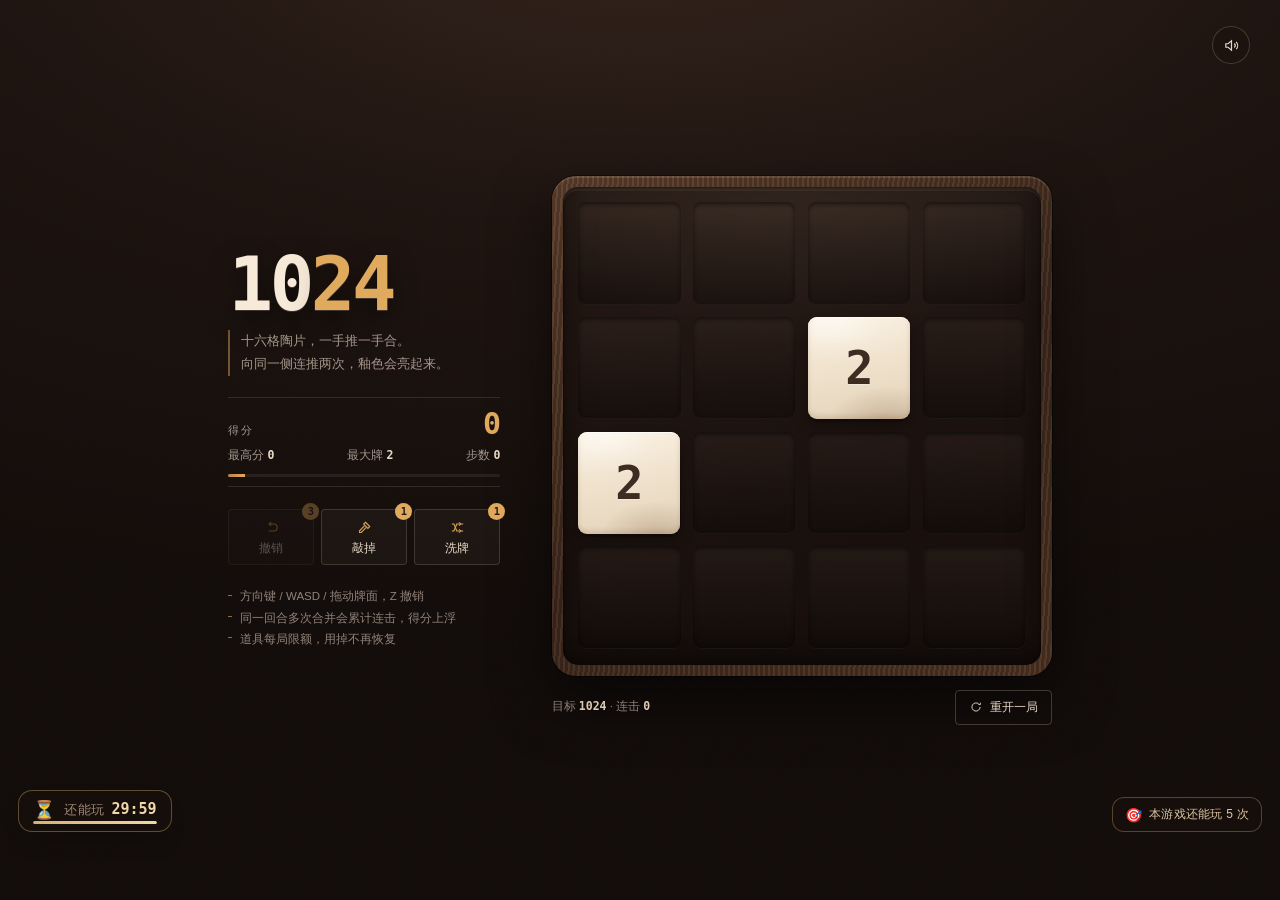
==== commit 13a4f4ad: "feat: 新增「碧海扬帆」第 12 个游戏与封面；重做枪战视野与敌人 AI；钢铁防线页面改英文文件名 - 新增 sailing/（八关自动航行校验 + README + 预览图）与 covers/s" ====
--- a/1024/1024.html
+++ b/1024/1024.html
@@ -601,7 +601,7 @@
   let score = 0, best = Number(localStorage.getItem('t1024-best') || 0);
   let moves = 0, combo = 0, maxTile = 2;
   let over = false, won = false, keepGoing = false, locked = false, queued = null;
-  let broke = false, counted = false;   // 全站休息中 / 本局是否已记入「玩满 4 次」
+  let broke = false, counted = false;   // 全站休息中 / 本局是否已记入「玩满 5 次」
 
   // 全站强制休息：休息期间不接受任何操作
   document.addEventListener('playclock:breakstart', () => { broke = true; });
